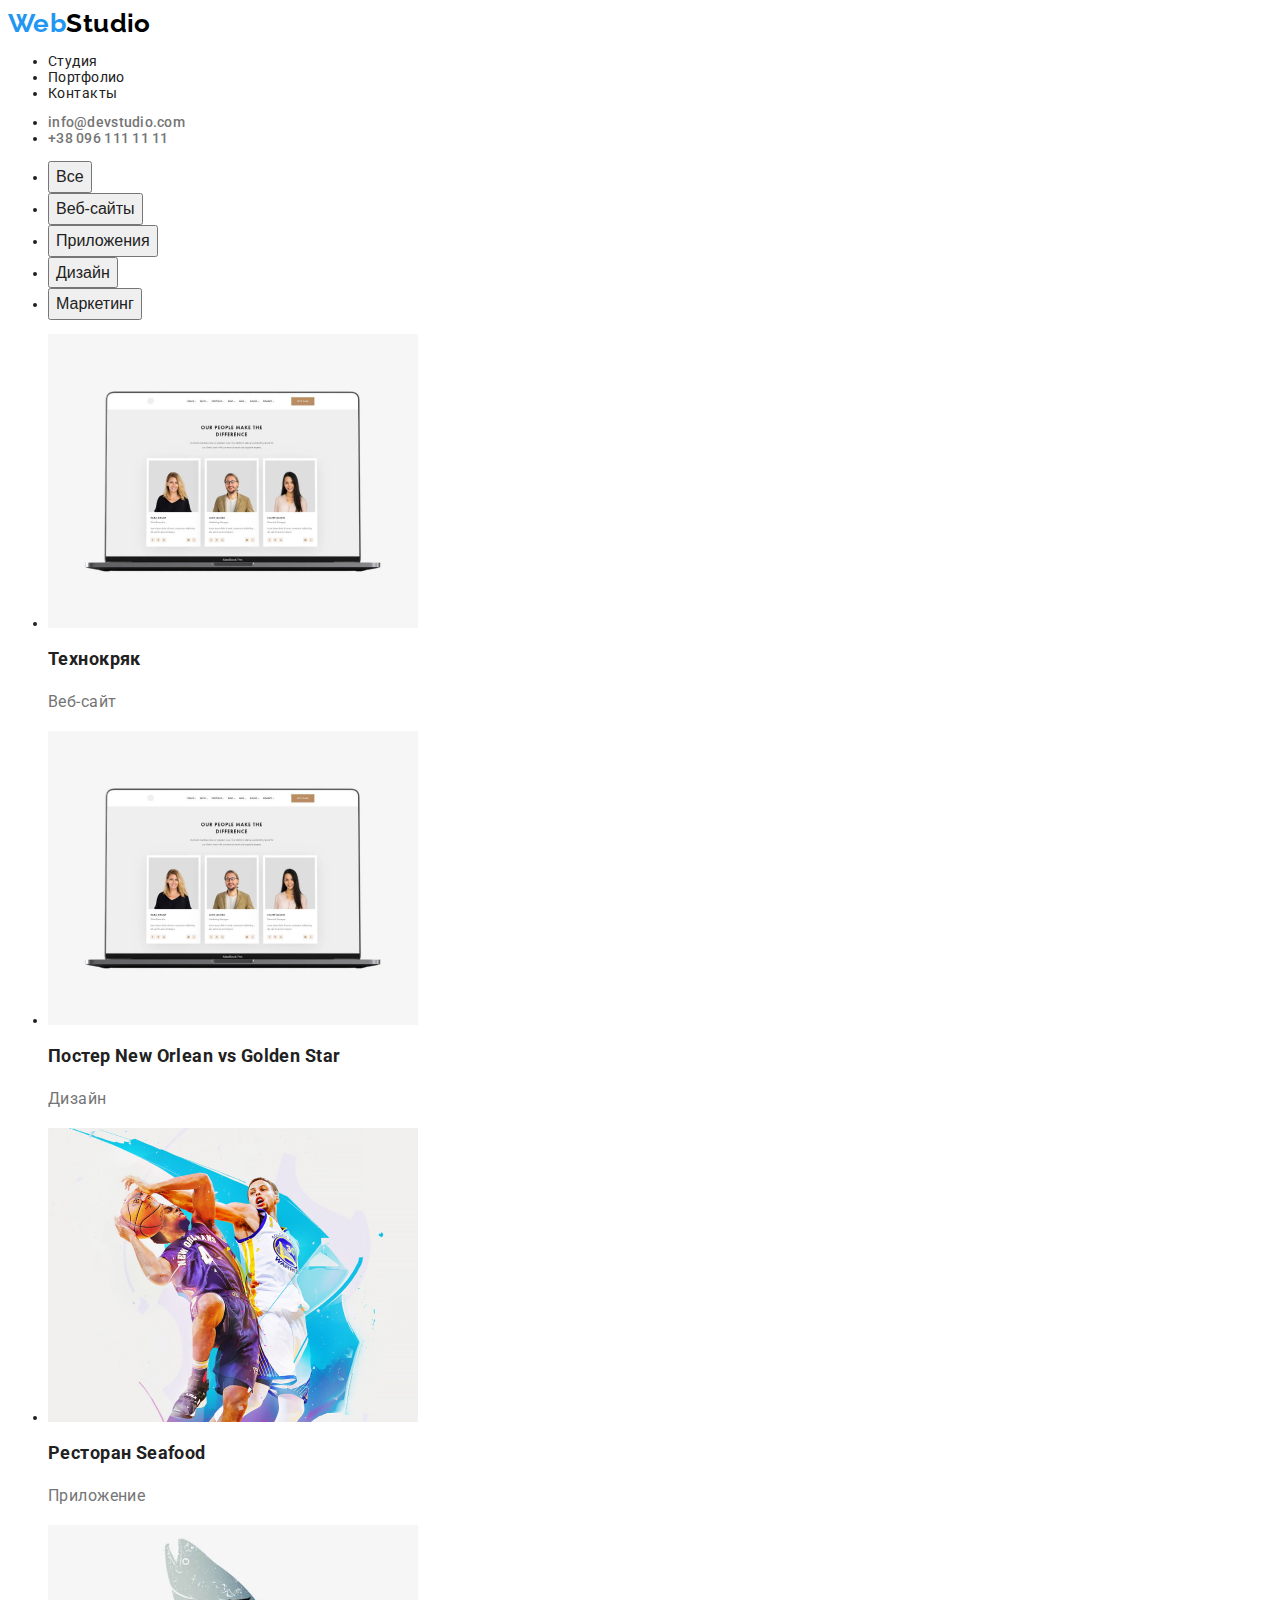
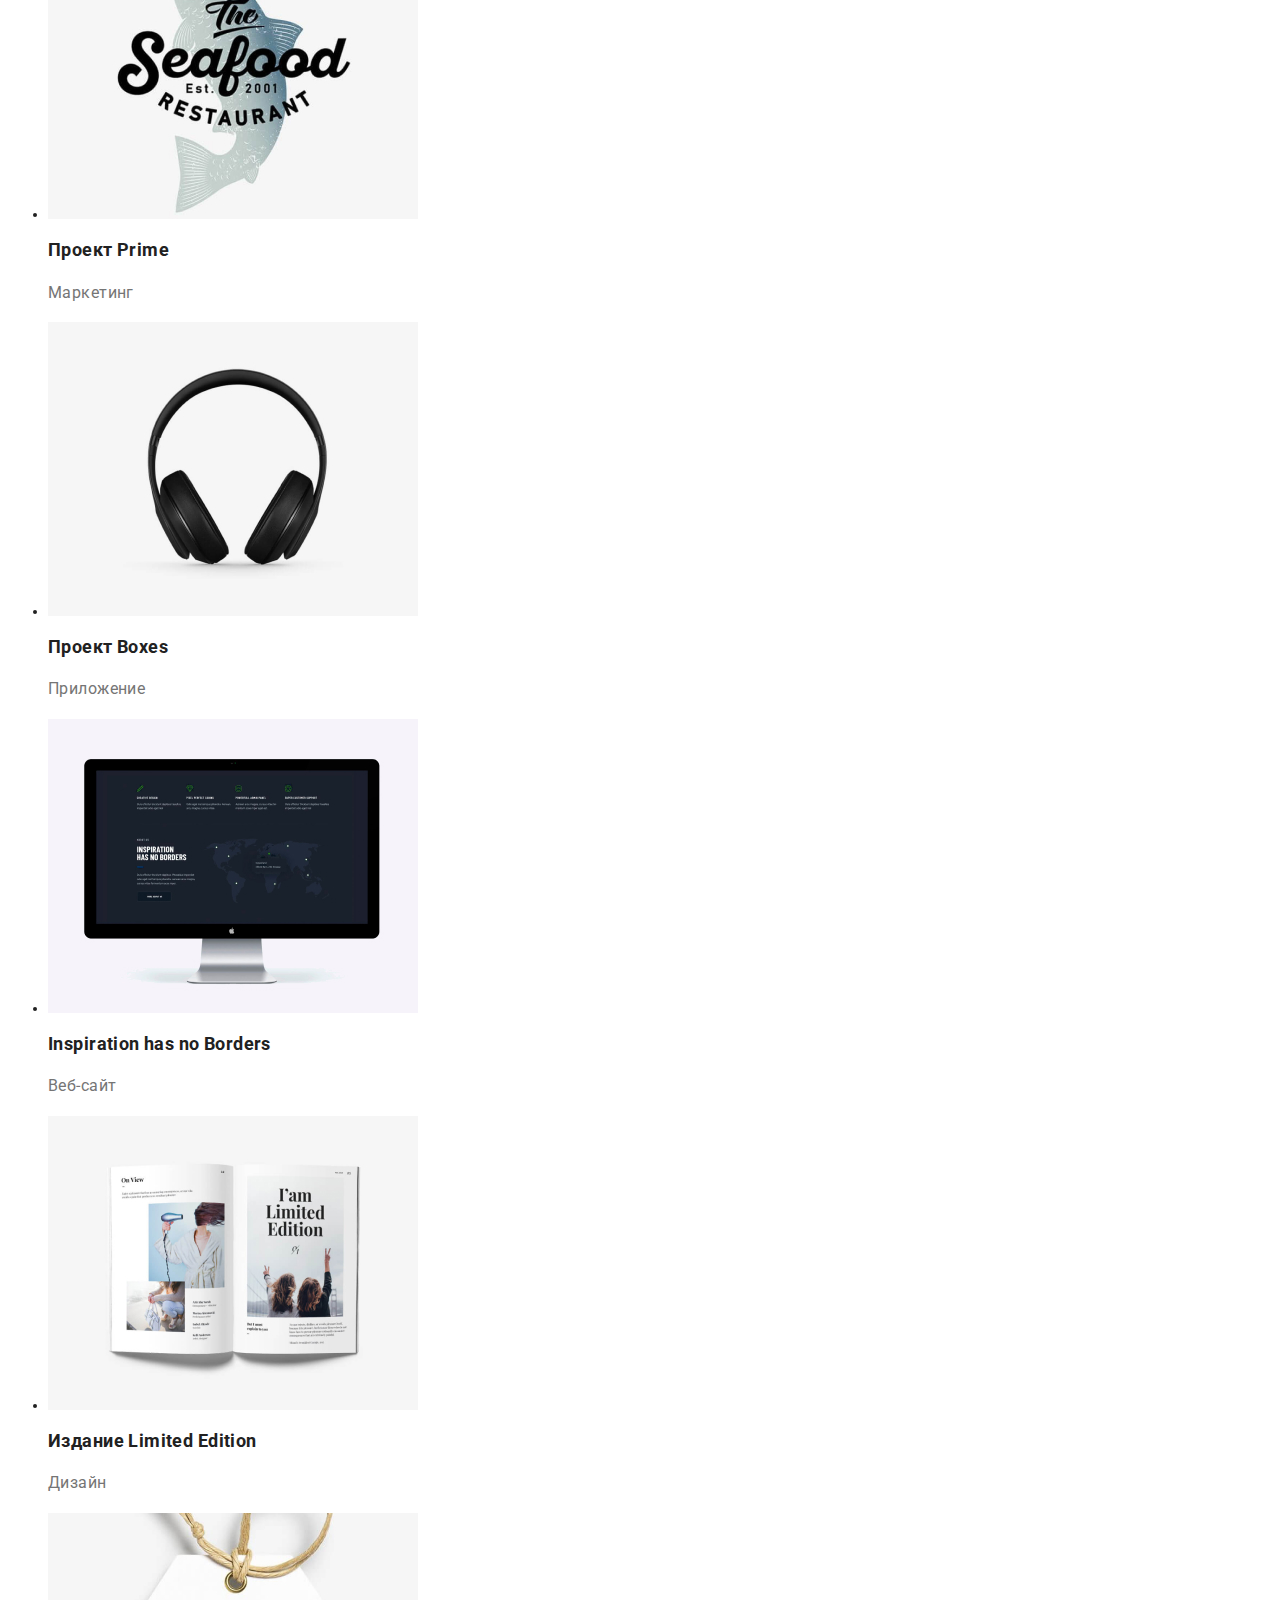
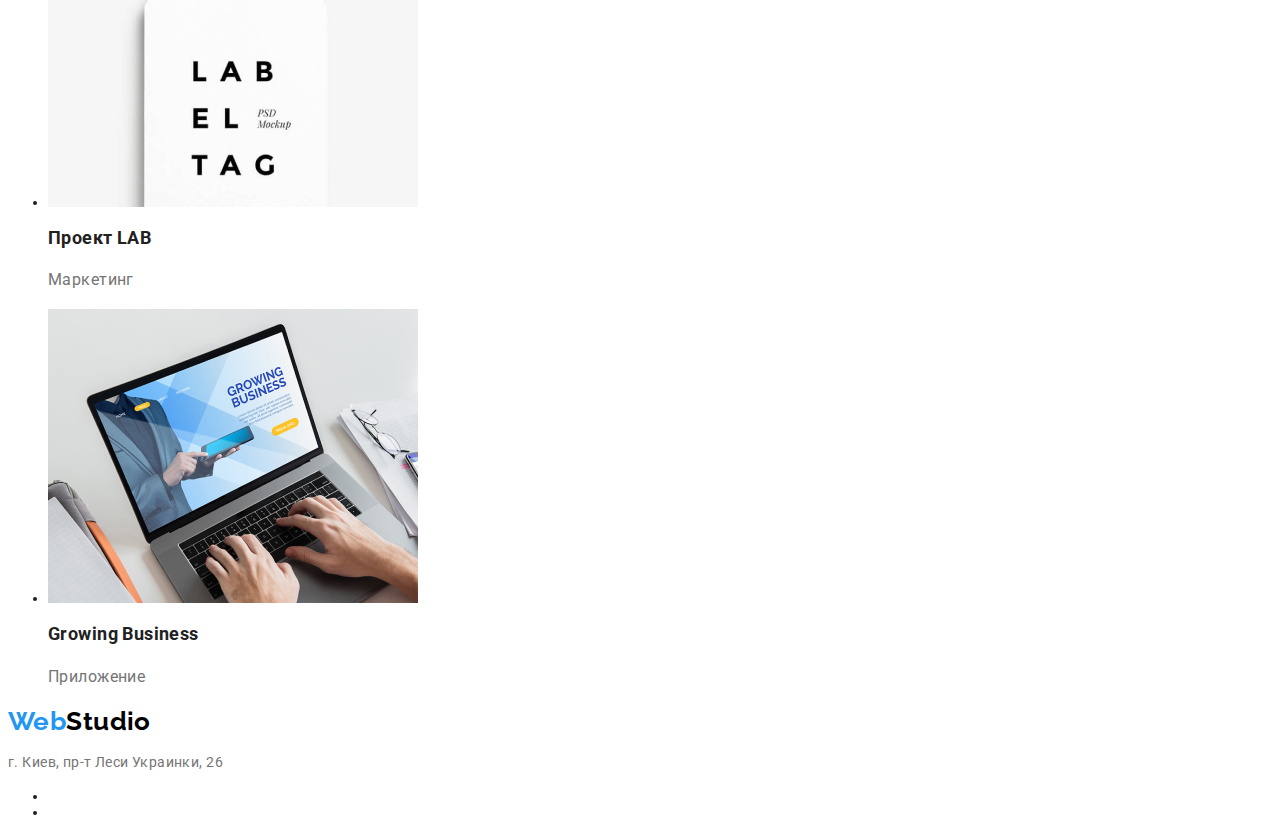
==== portfolio.html @ d383ae2c "fix" ====
<!DOCTYPE html>
<html lang="ru">
  <head>
    <meta charset="UTF-8" />
    <meta http-equiv="X-UA-Compatible" content="IE=edge" />
    <meta name="viewport" content="width=<device-width>, initial-scale=1.0" />
    <link
      rel="stylesheet"
      href="https://cdnjs.cloudflare.com/ajax/libs/modern-normalize/1.1.0/modern-normalize.min.css"
      integrity="sha512-wpPYUAdjBVSE4KJnH1VR1HeZfpl1ub8YT/NKx4PuQ5NmX2tKuGu6U/JRp5y+Y8XG2tV+wKQpNHVUX03MfMFn9Q=="
      crossorigin="anonymous"
      referrerpolicy="no-referrer"
    />
    <link rel="preconnect" href="https://fonts.googleapis.com" />
    <link rel="preconnect" href="https://fonts.gstatic.com" crossorigin />
    <link
      href="https://fonts.googleapis.com/css2?family=Raleway&family=Roboto:wght@400;700;900&display=swap"
      rel="stylesheet"
    />
    <link rel="stylesheet" href="style.css" />
    <title>Портфолио</title>
  </head>

  <body>
    <header class="header">
      <nav class="navigation">
        <a href="#" class="logo">
          <span class="logo-accent">Web</span>Studio
        </a>
        <ul class="menu">
          <li><a href="/">Студия</a></li>
          <li><a href="/portfolio.html">Портфолио</a></li>
          <li><a href="#">Контакты</a></li>
        </ul>
      </nav>
      <ul class="contacts">
        <li><a href="mailto:info@devstudio.com">info@devstudio.com</a></li>
        <li><a href="tel:+380961111111" class="tel">+38 096 111 11 11</a></li>
      </ul>
    </header>

    <main>
      <section>
        <div>
          <ul class="filter">
            <li><button type="button">Все</button></li>
            <li><button type="button">Веб-сайты</button></li>
            <li><button type="button">Приложения</button></li>
            <li><button type="button">Дизайн</button></li>
            <li><button type="button">Маркетинг</button></li>
          </ul>
        </div>
        <div>
          <ul class="cards">
            <li>
              <img
                src="./images/portfolio1.jpg"
                alt="WebStudio - портфолио"
                width="370"
              />
              <h3>Технокряк</h3>
              <p>Веб-сайт</p>
            </li>
            <li>
              <img
                src="./images/portfolio2.jpg"
                alt="WebStudio - портфолио"
                width="370"
              />
              <h3>Постер New Orlean vs Golden Star</h3>
              <p>Дизайн</p>
            </li>
            <li>
              <img
                src="/images/portfolio3.jpg"
                alt="WebStudio - портфолио"
                width="370"
              />
              <h3>Ресторан Seafood</h3>
              <p>Приложение</p>
            </li>
            <li>
              <img
                src="./images/portfolio4.jpg"
                alt="WebStudio - портфолио"
                width="370"
              />
              <h3>Проект Prime</h3>
              <p>Маркетинг</p>
            </li>
            <li>
              <img
                src="./images/portfolio5.jpg"
                alt="WebStudio - портфолио"
                width="370"
              />
              <h3>Проект Boxes</h3>
              <p>Приложение</p>
            </li>
            <li>
              <img
                src="./images/portfolio6.jpg"
                alt="WebStudio - портфолио"
                width="370"
              />
              <h3>Inspiration has no Borders</h3>
              <p>Веб-сайт</p>
            </li>
            <li>
              <img
                src="./images/portfolio7.jpg"
                alt="WebStudio - портфолио"
                width="370"
              />
              <h3>Издание Limited Edition</h3>
              <p>Дизайн</p>
            </li>
            <li>
              <img
                src="./images/portfolio8.jpg"
                alt="WebStudio - портфолио"
                width="370"
              />
              <h3>Проект LAB</h3>
              <p>Маркетинг</p>
            </li>
            <li>
              <img
                src="./images/portfolio9.jpg"
                alt="WebStudio - портфолио"
                width="370"
              />
              <h3>Growing Business</h3>
              <p>Приложение</p>
            </li>
          </ul>
        </div>
      </section>
    </main>

    <footer class="footer">
      <a href="#" class="logo"> <span class="logo-accent">Web</span>Studio</a>
      <address>
        <p>г. Киев, пр-т Леси Украинки, 26</p>
        <ul class="contacts">
          <li><a href="mailto:info@devstudio.com">info@devstudio.com</a></li>
          <li><a href="tel:+380961111111">+38 096 111 11 11</a></li>
        </ul>
      </address>
    </footer>
  </body>
</html>
---- style.css ----
body {
  font-family: "Roboto", sans-serif;
  font-size: 14px;
  font-weight: normal;
  letter-spacing: 0.03em;
  color: #212121;
}

address {
  font-style: normal;
}

/* components */
a {
  color: #212121;
  text-decoration: none;
}
p {
  line-height: 1.71;
  color: #757575;
}
h1 {
  font-weight: 900;
  font-size: 44px;
  line-height: 1.36;
  letter-spacing: 0.06em;
  text-transform: uppercase;
  text-align: center;
  /* color: #ffffff; */
}

h2 {
  font-weight: bold;
  font-size: 36px;
  line-height: 1.66;
}

h3 {
  font-weight: bold;
  font-size: 18px;
  line-height: 1.14;
}

.btn {
  cursor: pointer;
  font-style: normal;
  font-weight: bold;
  font-size: 16px;
  line-height: 1.87;
  letter-spacing: 0.06em;
  color: #ffffff;
  background: #2196f3;
}

/* /components */

.logo {
  font-family: Raleway;
  font-style: normal;
  font-weight: bold;
  font-size: 26px;
  line-height: 1.19;
  color: #000000;
}

.logo-accent {
  color: #2196f3;
}

.footer .logo {
  /* color: #ffffff; */
}

.advantages h3 {
  text-transform: uppercase;
}

.navigation a:hover {
  color: #2196f3;
}

.contacts a:hover {
  color: #2196f3;
}

.contacts a {
  color: #757575;
}

.contacts {
  font-style: normal;
  font-weight: 500;
  line-height: 1.14;
  letter-spacing: 0.02em;
}

.tel {
  font-style: normal;
  font-weight: 500;
  line-height: 1.14;
  letter-spacing: 0.02em;
  color: #757575;
}

.footer .p {
  line-height: 1.71;
  /* color: #FFFFFF; */
}

.footer .contacts a {
  color: rgba(255, 255, 255, 0.6);
}

.filter button {
  cursor: pointer;
  font-style: normal;
  font-weight: 500;
  font-size: 16px;
  line-height: 1.62;
  color: #212121;
}

.filter button:hover {
  background: #2196f3;
  color: #ffffff;
}

.cards p {
  font-size: 16px;
}

.team h3 {
  font-style: normal;
  font-weight: 500;
  font-size: 16px;
  line-height: 1.19;
}
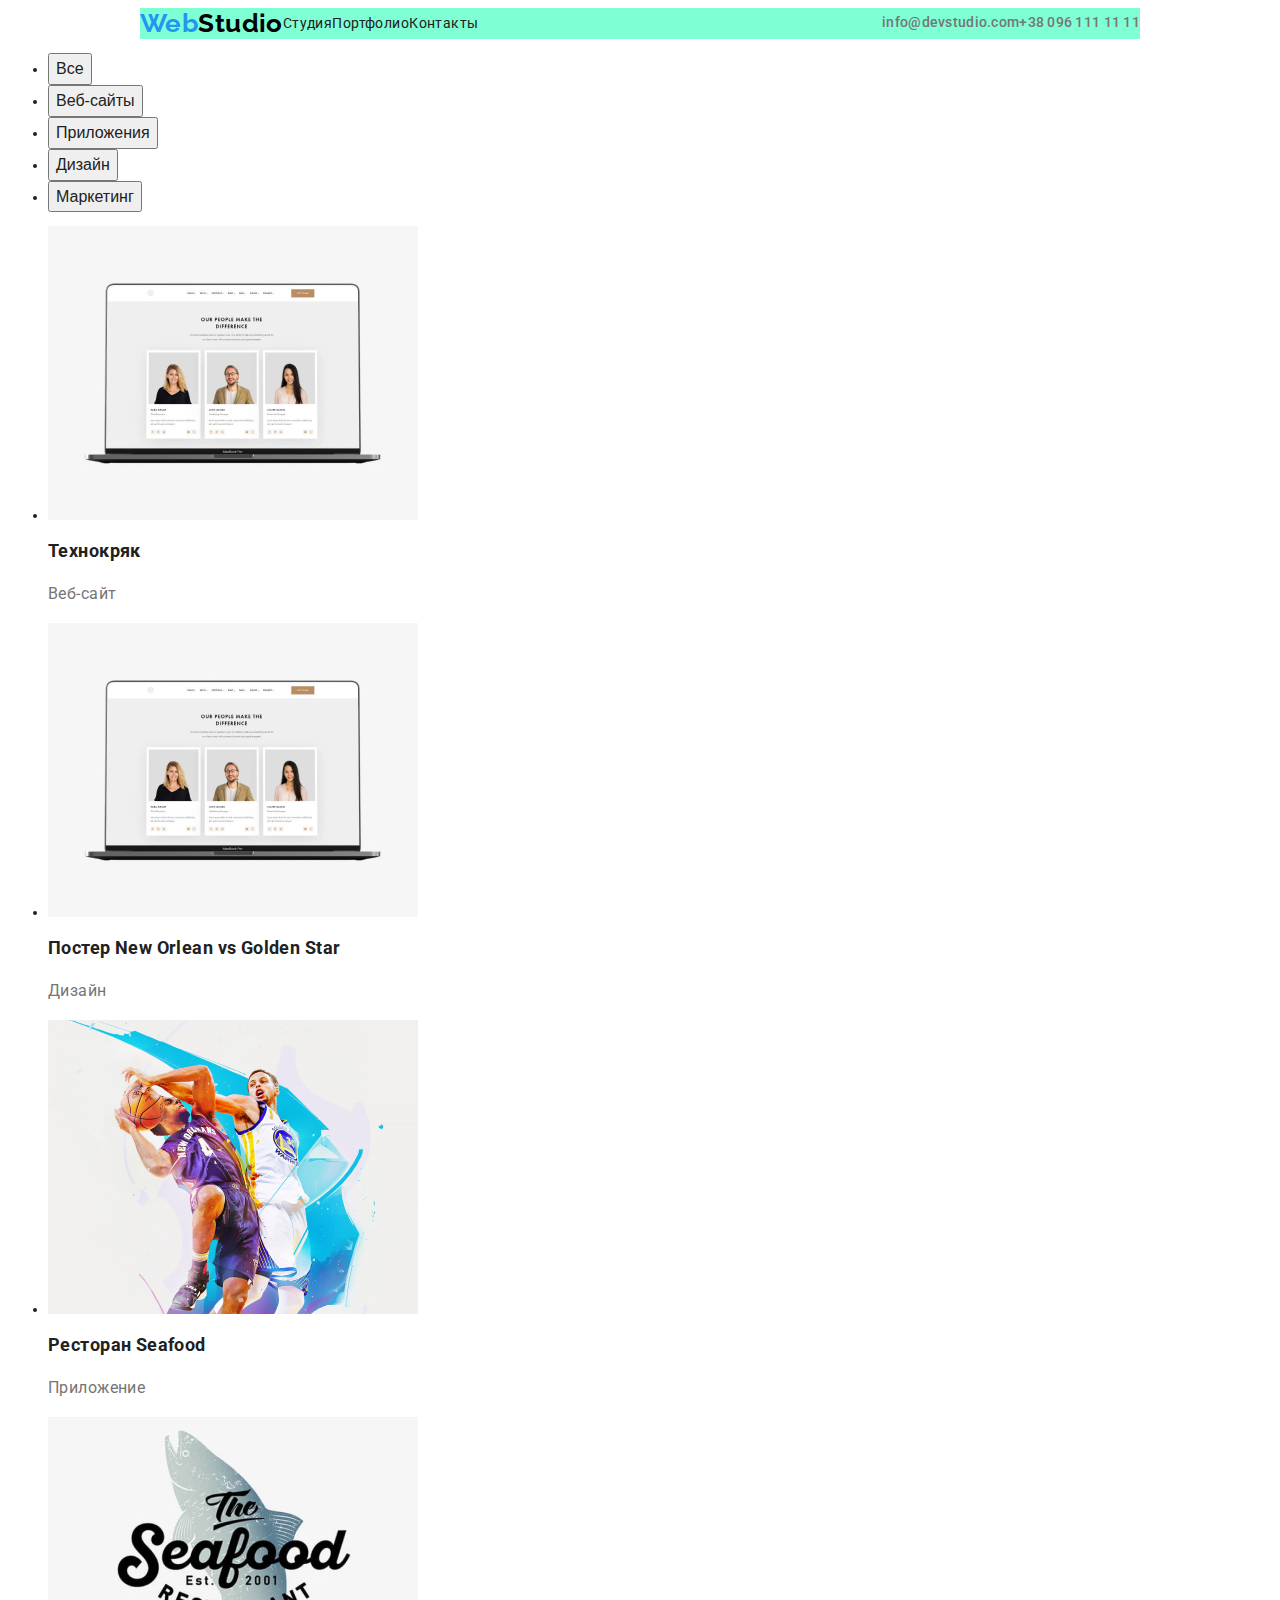
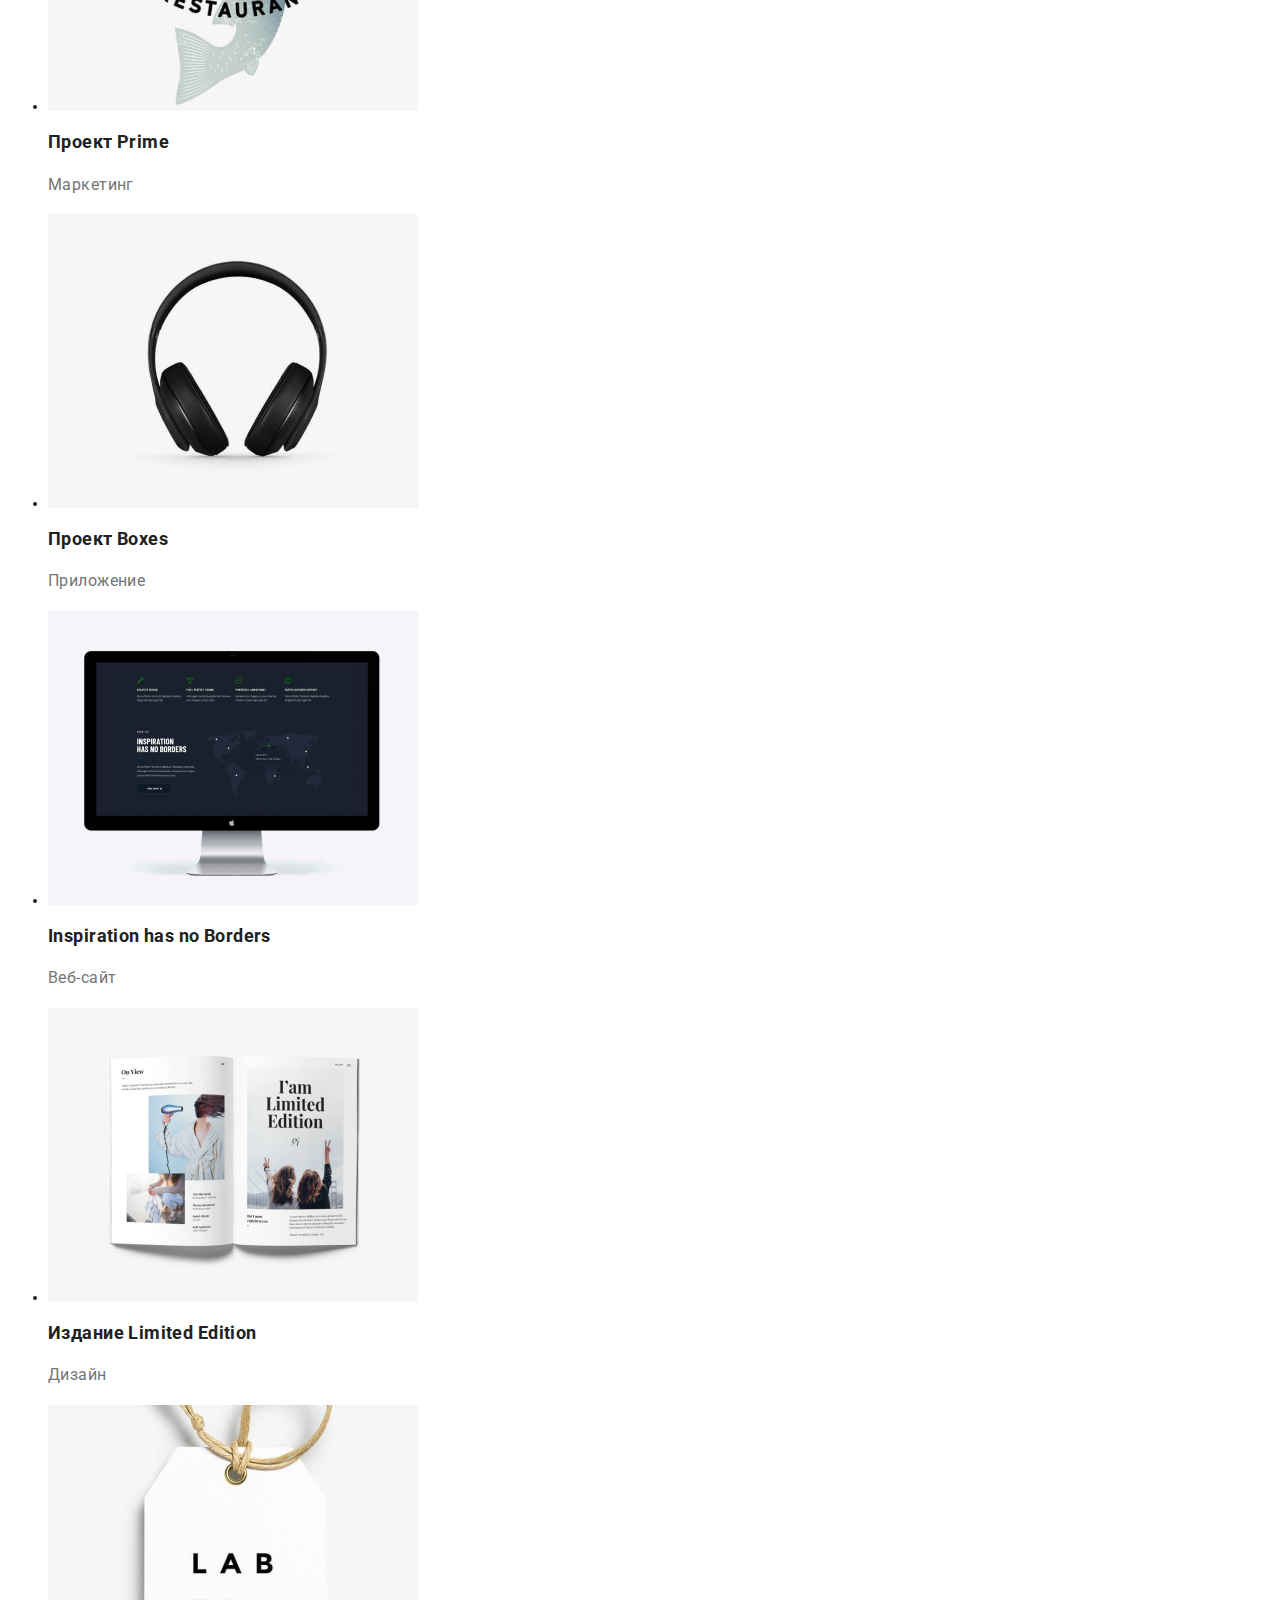
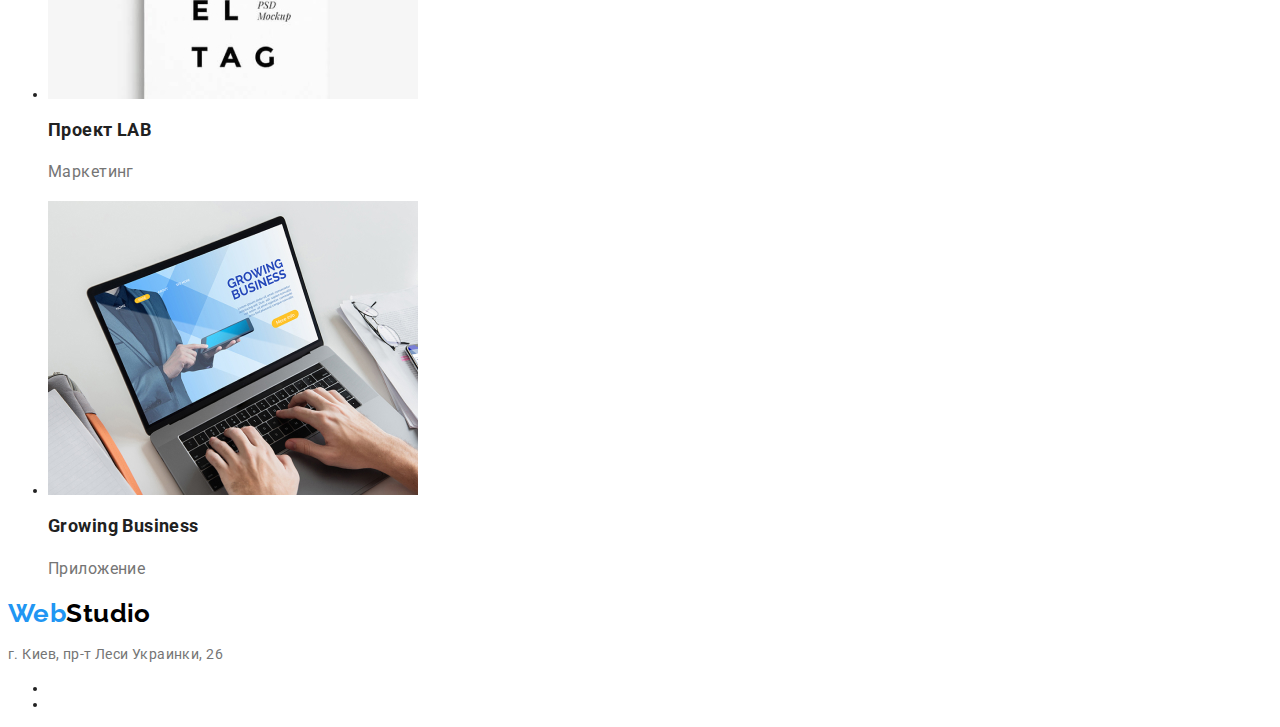
==== commit fc7e4c5e: "header" ====
--- a/portfolio.html
+++ b/portfolio.html
@@ -23,20 +23,22 @@
 
   <body>
     <header class="header">
-      <nav class="navigation">
-        <a href="#" class="logo">
-          <span class="logo-accent">Web</span>Studio
-        </a>
-        <ul class="menu">
-          <li><a href="/">Студия</a></li>
-          <li><a href="/portfolio.html">Портфолио</a></li>
-          <li><a href="#">Контакты</a></li>
+      <div class="container">
+        <nav class="navigation">
+          <a href="#" class="logo">
+            <span class="logo-accent">Web</span>Studio
+          </a>
+          <ul class="menu list">
+            <li><a href="/">Студия</a></li>
+            <li><a href="/portfolio.html">Портфолио</a></li>
+            <li><a href="#">Контакты</a></li>
+          </ul>
+        </nav>
+        <ul class="contacts list">
+          <li><a href="mailto:info@devstudio.com">info@devstudio.com</a></li>
+          <li><a href="tel:+380961111111" class="tel">+38 096 111 11 11</a></li>
         </ul>
-      </nav>
-      <ul class="contacts">
-        <li><a href="mailto:info@devstudio.com">info@devstudio.com</a></li>
-        <li><a href="tel:+380961111111" class="tel">+38 096 111 11 11</a></li>
-      </ul>
+      </div>
     </header>
 
     <main>
--- a/style.css
+++ b/style.css
@@ -41,6 +41,12 @@
   line-height: 1.14;
 }
 
+.container {
+  width: 1000px;
+  margin: 0 auto;
+  background-color: aquamarine;
+}
+
 .btn {
   cursor: pointer;
   font-style: normal;
@@ -51,8 +57,6 @@
   color: #ffffff;
   background: #2196f3;
 }
-
-/* /components */
 
 .logo {
   font-family: Raleway;
@@ -65,6 +69,33 @@
 
 .logo-accent {
   color: #2196f3;
+}
+
+.list {
+  list-style-type: none;
+  margin: 0;
+  padding: 0;
+  /* background-color: pink; */
+}
+
+/* /components */
+
+.header {
+}
+
+.header .container {
+  display: flex;
+  justify-content: space-between;
+}
+
+.header .navigation {
+  display: flex;
+}
+
+.header .menu,
+.header .contacts {
+  display: flex;
+  align-items: center;
 }
 
 .footer .logo {
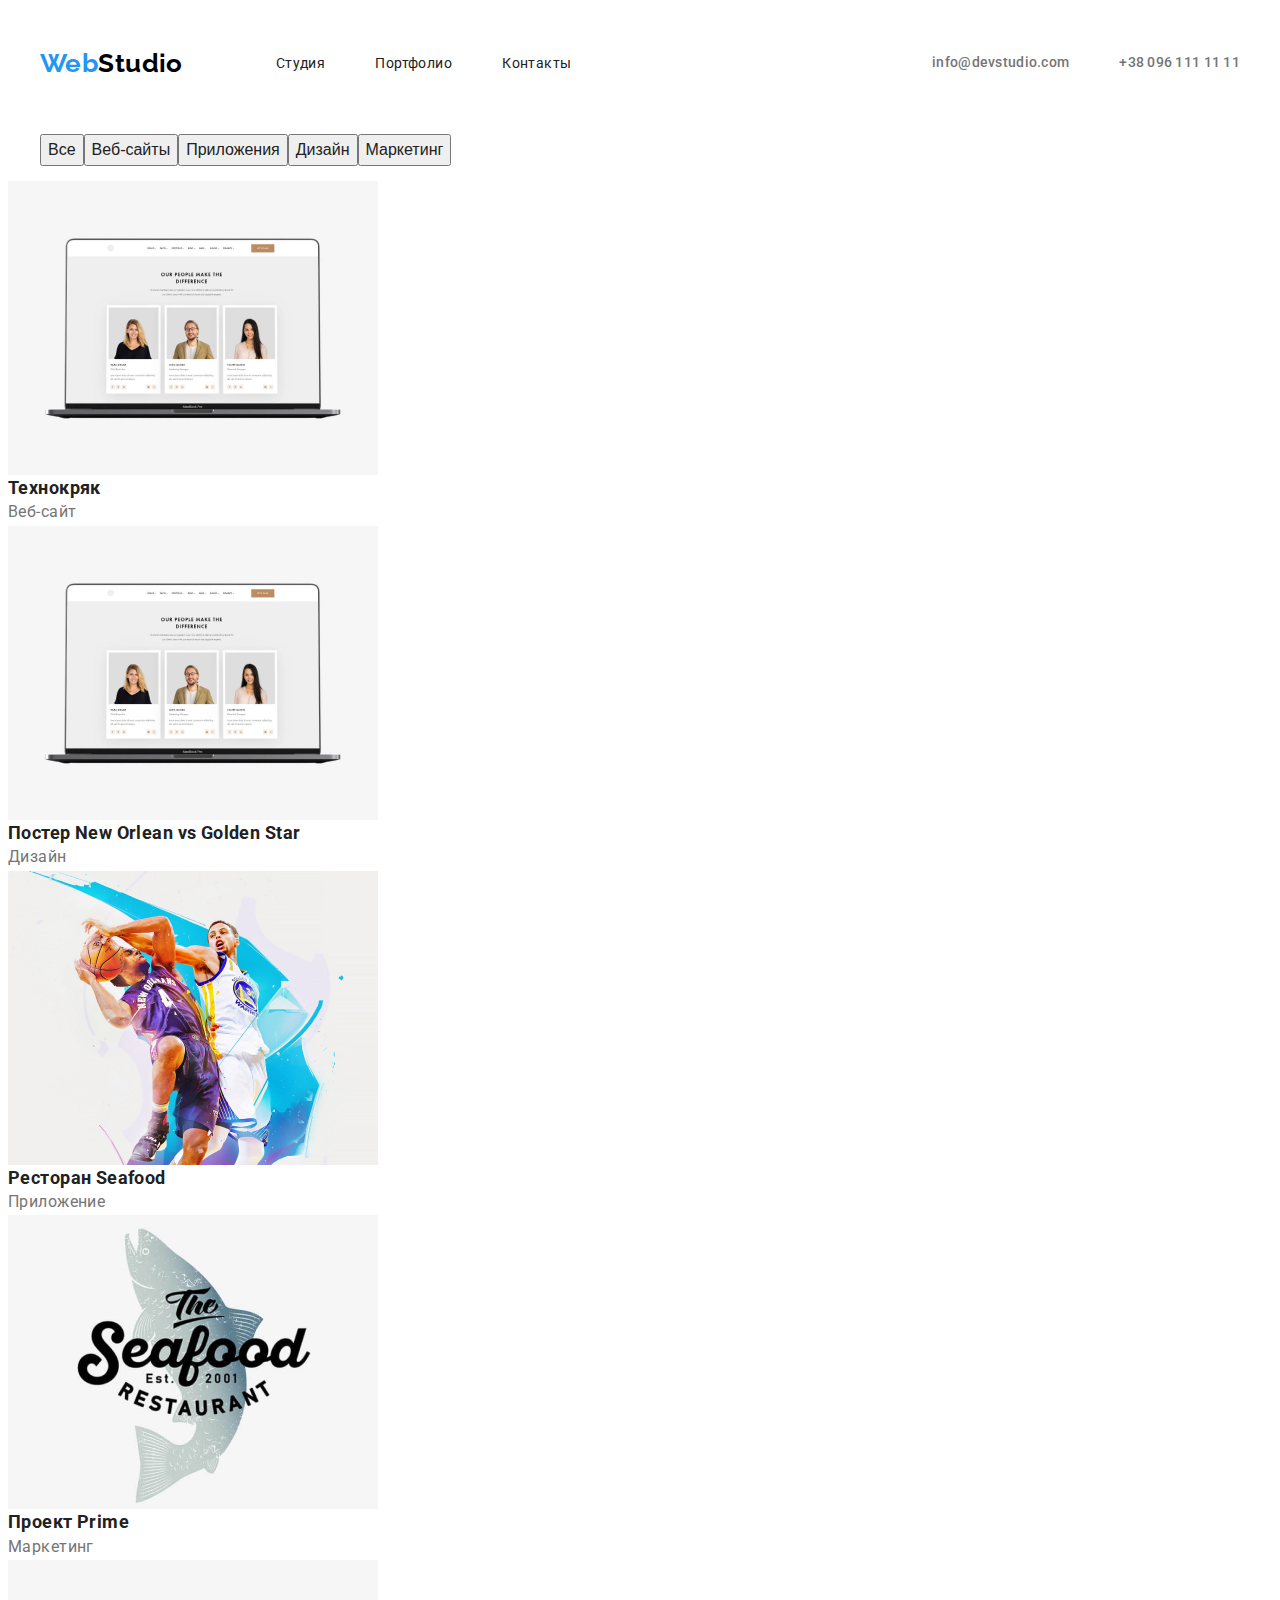
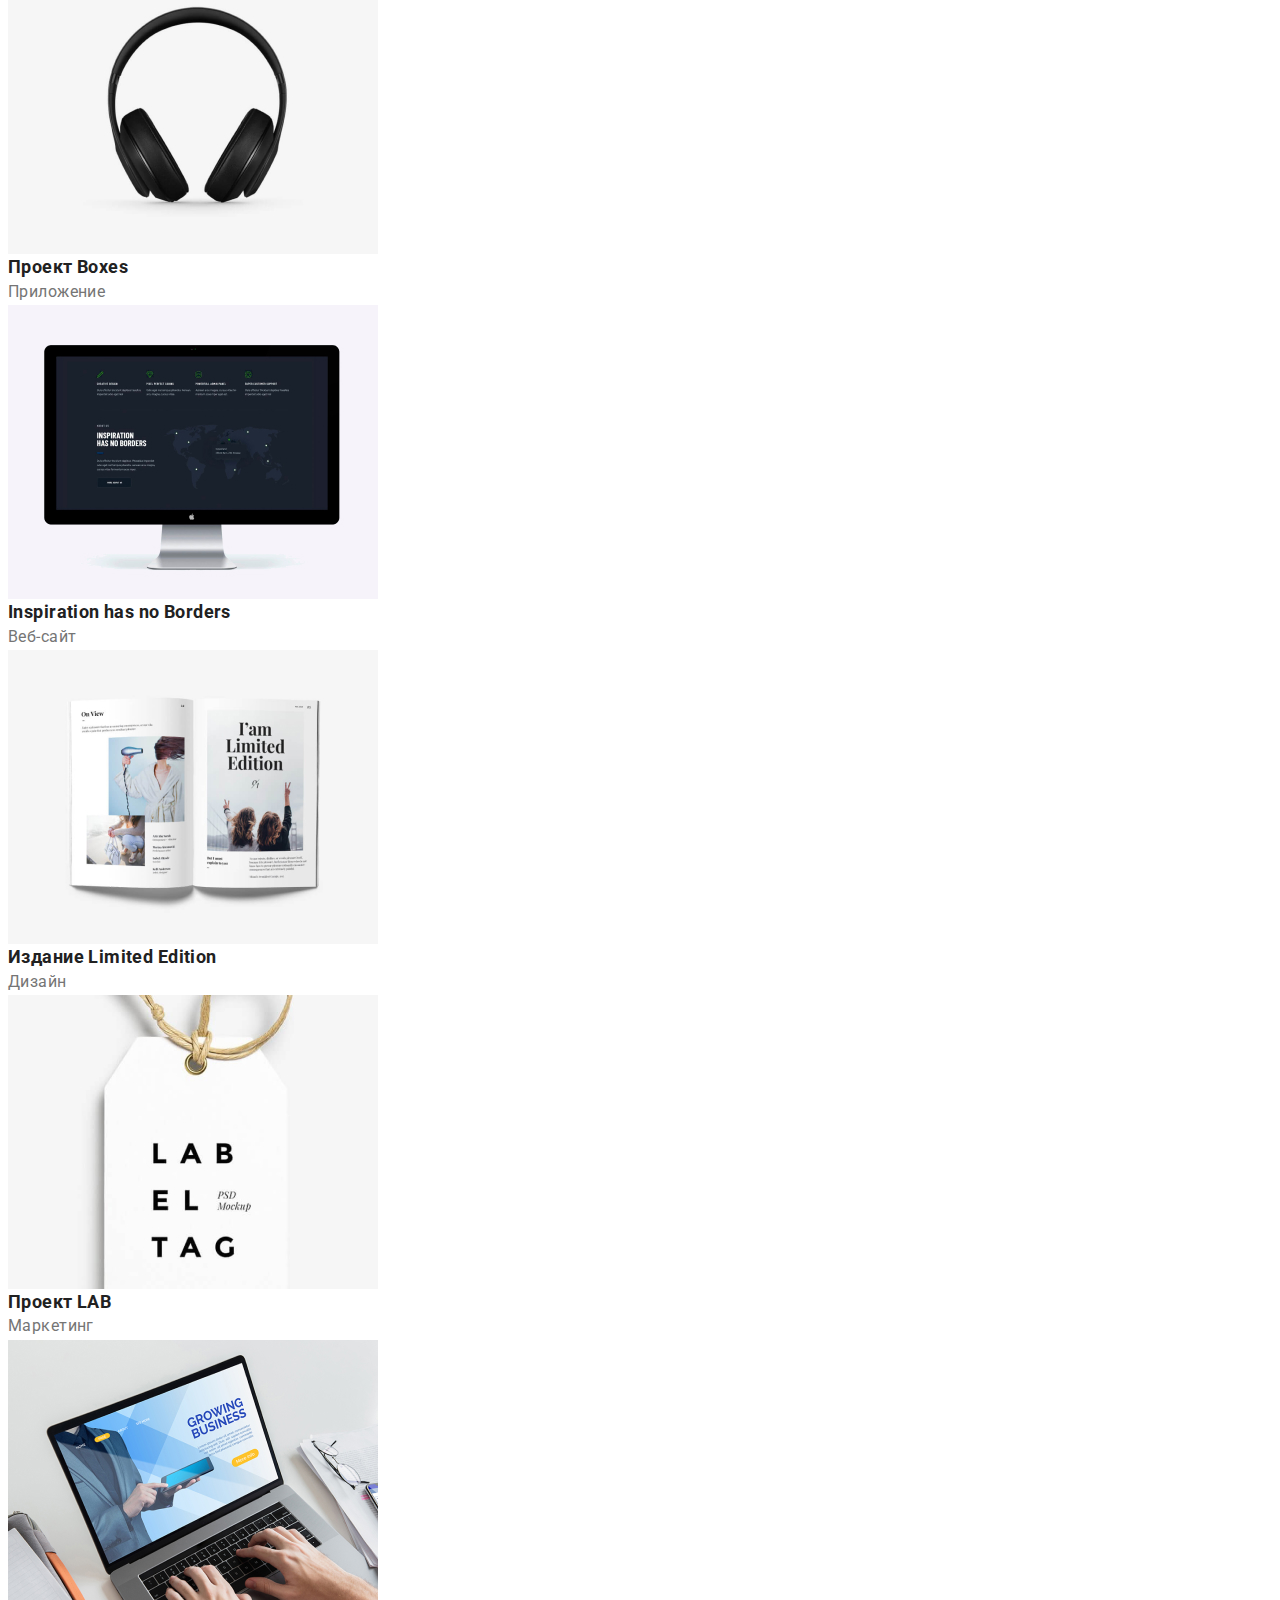
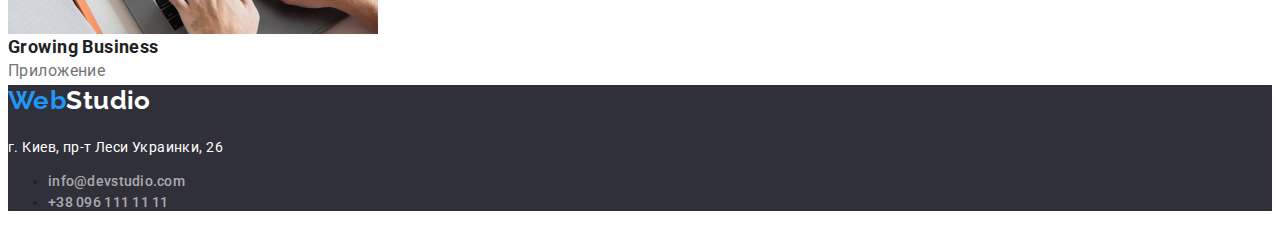
==== commit 83852504: "fix" ====
--- a/portfolio.html
+++ b/portfolio.html
@@ -42,9 +42,9 @@
     </header>
 
     <main>
-      <section>
-        <div>
-          <ul class="filter">
+      <section class="filter-section">
+        <div class="container">
+          <ul class="filter list">
             <li><button type="button">Все</button></li>
             <li><button type="button">Веб-сайты</button></li>
             <li><button type="button">Приложения</button></li>
@@ -53,7 +53,7 @@
           </ul>
         </div>
         <div>
-          <ul class="cards">
+          <ul class="cards list">
             <li>
               <img
                 src="./images/portfolio1.jpg"
--- a/style.css
+++ b/style.css
@@ -18,6 +18,7 @@
 p {
   line-height: 1.71;
   color: #757575;
+  margin: 0;
 }
 h1 {
   font-weight: 900;
@@ -25,26 +26,29 @@
   line-height: 1.36;
   letter-spacing: 0.06em;
   text-transform: uppercase;
-  text-align: center;
-  /* color: #ffffff; */
+  margin: 0;
+  /* text-align: center; */
+  color: #ffffff;
 }
 
 h2 {
   font-weight: bold;
   font-size: 36px;
   line-height: 1.66;
+  margin: 0;
 }
 
 h3 {
   font-weight: bold;
   font-size: 18px;
   line-height: 1.14;
+  margin: 0;
 }
 
 .container {
-  width: 1000px;
+  width: 1200px;
   margin: 0 auto;
-  background-color: aquamarine;
+  padding: 15px;
 }
 
 .btn {
@@ -56,6 +60,10 @@
   letter-spacing: 0.06em;
   color: #ffffff;
   background: #2196f3;
+  width: 200px;
+  height: 50px;
+  border: none;
+  border-radius: 4px;
 }
 
 .logo {
@@ -78,51 +86,200 @@
   /* background-color: pink; */
 }
 
-/* /components */
-
-.header {
-}
-
-.header .container {
-  display: flex;
-  justify-content: space-between;
-}
-
-.header .navigation {
-  display: flex;
-}
-
-.header .menu,
-.header .contacts {
-  display: flex;
-  align-items: center;
-}
-
-.footer .logo {
-  /* color: #ffffff; */
-}
-
-.advantages h3 {
-  text-transform: uppercase;
-}
-
-.navigation a:hover {
-  color: #2196f3;
-}
-
-.contacts a:hover {
-  color: #2196f3;
-}
-
-.contacts a {
-  color: #757575;
-}
-
 .contacts {
   font-style: normal;
   font-weight: 500;
   line-height: 1.14;
   letter-spacing: 0.02em;
+}
+
+.contacts a {
+  color: #757575;
+}
+
+.contacts a:hover {
+  color: #2196f3;
+}
+
+/* /components */
+
+/* header  */
+
+.header {
+  padding: 25px 0;
+}
+
+.header .container {
+  display: flex;
+  justify-content: space-between;
+  /* background-color: blanchedalmond; */
+}
+
+.header .navigation {
+  display: flex;
+}
+
+.header .menu,
+.header .contacts {
+  display: flex;
+  align-items: center;
+}
+
+.header .menu li {
+  margin-right: 50px;
+}
+
+.header .menu li:last-child {
+  margin-right: 0;
+}
+
+.header .contacts li {
+  margin-right: 50px;
+}
+
+.header .contacts li:last-child {
+  margin-right: 0;
+}
+
+.header .navigation .logo {
+  margin-right: 93px;
+}
+.navigation a:hover {
+  color: #2196f3;
+}
+
+/* /header  */
+
+/* hero */
+.hero {
+  background-color: #2f303a;
+  padding: 195px 200px;
+}
+
+.hero .container {
+  text-align: center;
+}
+
+.hero h1 {
+  margin-bottom: 35px;
+}
+/* /hero */
+
+/* advantages */
+
+.advantages .container {
+  padding-top: 94px;
+  padding-bottom: 94px;
+}
+
+.advantages h3 {
+  text-transform: uppercase;
+}
+
+.list-advantages {
+  display: flex;
+  /* margin-bottom: 94px;
+  margin-top: 94px; */
+}
+
+.list-advantages li {
+  margin-right: 30px;
+}
+
+.list-advantages li:last-child {
+  margin-right: 0;
+}
+
+.advantages h3 {
+  margin-bottom: 10px;
+  font-size: 14px;
+  line-height: 16px;
+}
+
+/* /advantages */
+
+/* services */
+
+.services .container {
+  text-align: center;
+  padding-bottom: 94px;
+}
+
+.list-services {
+  display: flex;
+}
+
+.list-services li {
+  margin-right: 30px;
+}
+
+.list-services li:last-child {
+  margin-right: 0;
+}
+
+.services h2 {
+  margin-bottom: 50px;
+}
+
+/* /services */
+
+/* .team */
+
+.section-team {
+  background-color: #f5f4fa;
+}
+
+.section-team .container {
+  text-align: center;
+  padding-bottom: 94px;
+  padding-top: 94px;
+}
+.team {
+  display: flex;
+}
+
+.team li {
+  margin-right: 30px;
+}
+
+.team li:last-child {
+  margin-right: 0;
+}
+
+.section-team h2 {
+  margin-bottom: 50px;
+}
+
+.team h3 {
+  font-style: normal;
+  font-weight: 500;
+  font-size: 16px;
+  line-height: 1.19;
+  margin-top: 30px;
+  margin-bottom: 10px;
+}
+
+/* /.team */
+
+/* footer */
+
+.footer {
+  background: #2f303a;
+}
+
+.footer .container {
+  padding-top: 60px;
+  padding-bottom: 60px;
+}
+
+.address .contacts {
+  display: flex;
+}
+
+.footer .logo {
+  display: block;
+  margin-bottom: 20px;
+  color: #ffffff;
 }
 
 .tel {
@@ -133,13 +290,31 @@
   color: #757575;
 }
 
-.footer .p {
+.footer p {
   line-height: 1.71;
-  /* color: #FFFFFF; */
+  color: #ffffff;
+  margin-bottom: 5px;
 }
 
 .footer .contacts a {
   color: rgba(255, 255, 255, 0.6);
+}
+
+.footer .contacts li {
+  margin-bottom: 5px;
+}
+
+.footer .contacts li:last-child {
+  margin-bottom: 0;
+}
+
+.filter-section .container {
+  display: flex;
+}
+
+.filter {
+  display: flex;
+  text-align: center;
 }
 
 .filter button {
@@ -159,10 +334,3 @@
 .cards p {
   font-size: 16px;
 }
-
-.team h3 {
-  font-style: normal;
-  font-weight: 500;
-  font-size: 16px;
-  line-height: 1.19;
-}
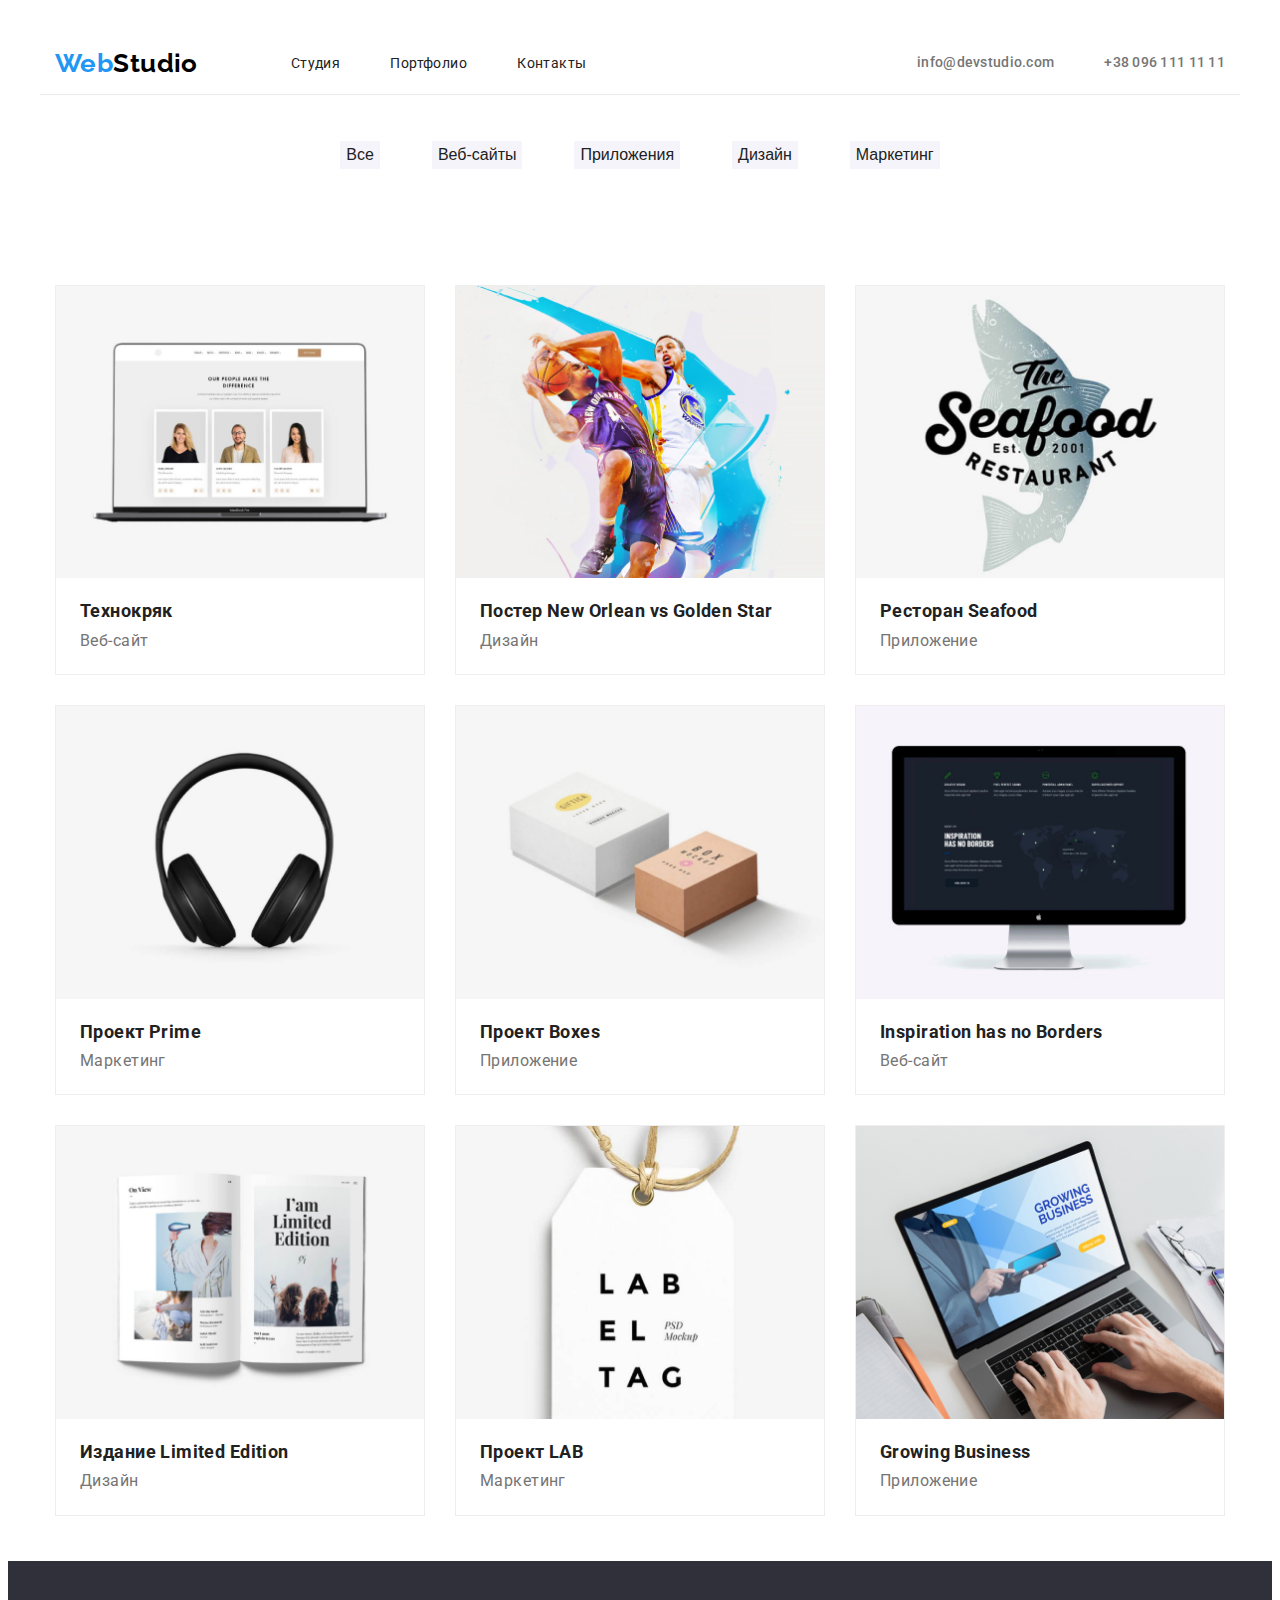
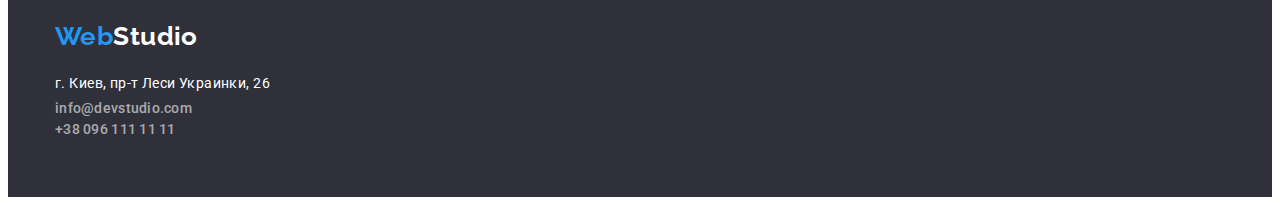
==== commit b3b85e72: "fix" ====
--- a/portfolio.html
+++ b/portfolio.html
@@ -25,7 +25,7 @@
     <header class="header">
       <div class="container">
         <nav class="navigation">
-          <a href="#" class="logo">
+          <a href="/" class="logo">
             <span class="logo-accent">Web</span>Studio
           </a>
           <ul class="menu list">
@@ -52,13 +52,13 @@
             <li><button type="button">Маркетинг</button></li>
           </ul>
         </div>
-        <div>
+        <div class="container">
           <ul class="cards list">
             <li>
               <img
                 src="./images/portfolio1.jpg"
                 alt="WebStudio - портфолио"
-                width="370"
+                
               />
               <h3>Технокряк</h3>
               <p>Веб-сайт</p>
@@ -67,7 +67,7 @@
               <img
                 src="./images/portfolio2.jpg"
                 alt="WebStudio - портфолио"
-                width="370"
+                
               />
               <h3>Постер New Orlean vs Golden Star</h3>
               <p>Дизайн</p>
@@ -76,7 +76,7 @@
               <img
                 src="/images/portfolio3.jpg"
                 alt="WebStudio - портфолио"
-                width="370"
+    
               />
               <h3>Ресторан Seafood</h3>
               <p>Приложение</p>
@@ -85,7 +85,7 @@
               <img
                 src="./images/portfolio4.jpg"
                 alt="WebStudio - портфолио"
-                width="370"
+                
               />
               <h3>Проект Prime</h3>
               <p>Маркетинг</p>
@@ -141,14 +141,17 @@
     </main>
 
     <footer class="footer">
-      <a href="#" class="logo"> <span class="logo-accent">Web</span>Studio</a>
-      <address>
-        <p>г. Киев, пр-т Леси Украинки, 26</p>
-        <ul class="contacts">
-          <li><a href="mailto:info@devstudio.com">info@devstudio.com</a></li>
-          <li><a href="tel:+380961111111">+38 096 111 11 11</a></li>
-        </ul>
-      </address>
+      <div class="container">
+        <a href="/" class="logo"> <span class="logo-accent">Web</span>Studio</a>
+        <address>
+          <p>г. Киев, пр-т Леси Украинки, 26</p>
+          <ul class="contacts list">
+            <li><a href="mailto:info@devstudio.com">info@devstudio.com</a></li>
+            <li><a href="tel:+380961111111">+38 096 111 11 11</a></li>
+          </ul>
+        </address>
+      </div>
+    </footer>
     </footer>
   </body>
 </html>
--- a/style.css
+++ b/style.css
@@ -1,3 +1,7 @@
+* {
+  box-sizing: border-box;
+}
+
 body {
   font-family: "Roboto", sans-serif;
   font-size: 14px;
@@ -10,7 +14,6 @@
   font-style: normal;
 }
 
-/* components */
 a {
   color: #212121;
   text-decoration: none;
@@ -20,6 +23,7 @@
   color: #757575;
   margin: 0;
 }
+
 h1 {
   font-weight: 900;
   font-size: 44px;
@@ -27,7 +31,6 @@
   letter-spacing: 0.06em;
   text-transform: uppercase;
   margin: 0;
-  /* text-align: center; */
   color: #ffffff;
 }
 
@@ -51,6 +54,8 @@
   padding: 15px;
 }
 
+/* components */
+
 .btn {
   cursor: pointer;
   font-style: normal;
@@ -58,8 +63,10 @@
   font-size: 16px;
   line-height: 1.87;
   letter-spacing: 0.06em;
+
   color: #ffffff;
   background: #2196f3;
+
   width: 200px;
   height: 50px;
   border: none;
@@ -83,7 +90,6 @@
   list-style-type: none;
   margin: 0;
   padding: 0;
-  /* background-color: pink; */
 }
 
 .contacts {
@@ -112,7 +118,7 @@
 .header .container {
   display: flex;
   justify-content: space-between;
-  /* background-color: blanchedalmond; */
+  border-bottom: 1px solid #ececec;
 }
 
 .header .navigation {
@@ -167,42 +173,40 @@
 
 /* advantages */
 
-.advantages .container {
+.advantages {
   padding-top: 94px;
   padding-bottom: 94px;
 }
 
 .advantages h3 {
   text-transform: uppercase;
-}
-
-.list-advantages {
-  display: flex;
-  /* margin-bottom: 94px;
-  margin-top: 94px; */
-}
-
-.list-advantages li {
-  margin-right: 30px;
-}
-
-.list-advantages li:last-child {
-  margin-right: 0;
-}
-
-.advantages h3 {
   margin-bottom: 10px;
   font-size: 14px;
   line-height: 16px;
 }
 
+.list-advantages {
+  display: flex;
+}
+
+.list-advantages li {
+  margin-right: 30px;
+}
+
+.list-advantages li:last-child {
+  margin-right: 0;
+}
+
 /* /advantages */
 
 /* services */
+
+.services {
+  padding-bottom: 94px;
+}
 
 .services .container {
   text-align: center;
-  padding-bottom: 94px;
 }
 
 .list-services {
@@ -226,13 +230,13 @@
 /* .team */
 
 .section-team {
+  padding-bottom: 94px;
+  padding-top: 94px;
   background-color: #f5f4fa;
 }
 
 .section-team .container {
   text-align: center;
-  padding-bottom: 94px;
-  padding-top: 94px;
 }
 .team {
   display: flex;
@@ -259,7 +263,86 @@
   margin-bottom: 10px;
 }
 
-/* /.team */
+/* /team */
+
+/* filter-section */
+
+.filter-section .container {
+  display: flex;
+  justify-content: center;
+}
+
+.filter {
+  display: flex;
+  text-align: center;
+  margin-bottom: 50px;
+}
+
+.filter li {
+  margin-right: 8px;
+  margin-bottom: 30px;
+}
+
+.filter li:last-child {
+  margin-right: 0;
+}
+
+.filter button {
+  cursor: pointer;
+  font-style: normal;
+  font-weight: 500;
+  font-size: 16px;
+  line-height: 1.62;
+  color: #212121;
+  background-color: #f5f4fa;
+  border: none;
+  margin: 6px 22px;
+}
+
+.filter button:hover {
+  background: #2196f3;
+  color: #ffffff;
+}
+
+/* /filter-section */
+
+/* cards */
+
+.cards p {
+  font-size: 16px;
+  margin-bottom: 20px;
+}
+
+.cards {
+  display: flex;
+  flex-wrap: wrap;
+}
+
+.cards li {
+  margin-right: 30px;
+  margin-bottom: 30px;
+  border: 1px solid #eeeeee;
+  width: 370px;
+}
+
+.cards li:nth-child(3n + 3) {
+  margin-right: 0;
+}
+
+.cards li img {
+  width: 100%;
+}
+.cards h3 {
+  margin-top: 20px;
+  margin-bottom: 5px;
+}
+
+.cards h3,
+.cards p {
+  margin-left: 24px;
+}
+
+/* /cards */
 
 /* footer */
 
@@ -307,30 +390,3 @@
 .footer .contacts li:last-child {
   margin-bottom: 0;
 }
-
-.filter-section .container {
-  display: flex;
-}
-
-.filter {
-  display: flex;
-  text-align: center;
-}
-
-.filter button {
-  cursor: pointer;
-  font-style: normal;
-  font-weight: 500;
-  font-size: 16px;
-  line-height: 1.62;
-  color: #212121;
-}
-
-.filter button:hover {
-  background: #2196f3;
-  color: #ffffff;
-}
-
-.cards p {
-  font-size: 16px;
-}
